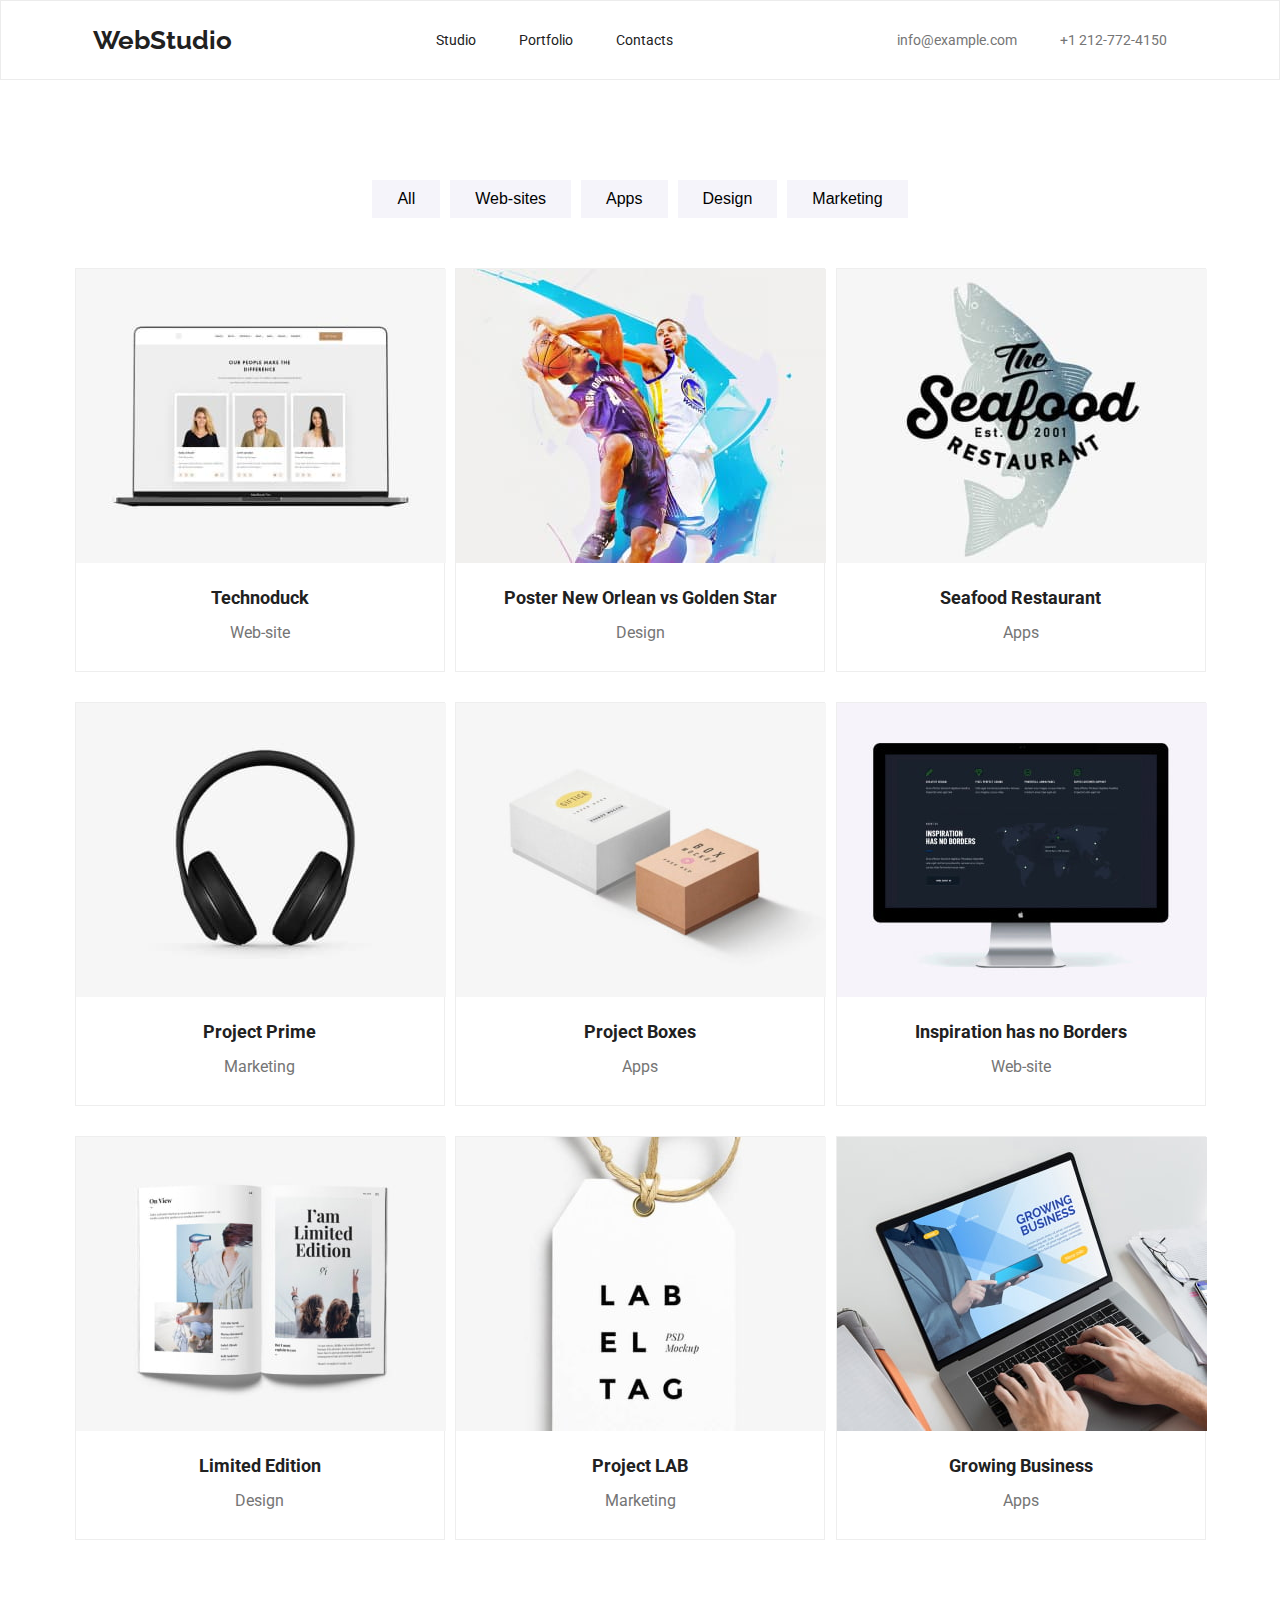
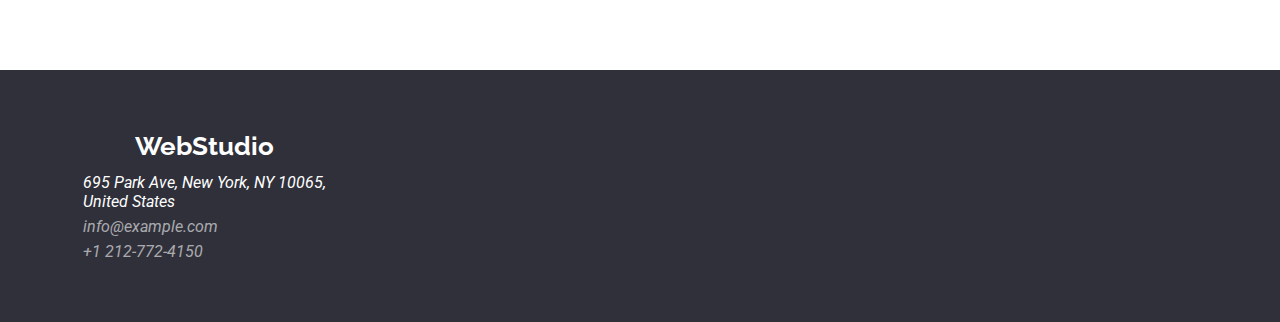
==== portfolio.html @ fad35cc6 "21-45" ====
<!DOCTYPE html>
<html lang="en">
  <head>
    <meta charset="UTF-8" />

    <link rel="preconnect" href="https://fonts.googleapis.com" />
    <link rel="preconnect" href="https://fonts.gstatic.com" crossorigin />
    <link
      href="https://fonts.googleapis.com/css2?family=Raleway:wght@700&family=Roboto:wght@400;500;700;900&display=swap"
      rel="stylesheet"
    />

    <meta http-equiv="X-UA-Compatible" content="IE=edge" />
    <meta name="viewport" content="width=device-width, initial-scale=1.0" />

    <link rel="stylesheet" href="./css/styles.css" />
    <title>Portfolio</title>
  </head>
  <body>
    <header class="main-haeder">
      <div class="main-logo">
        <p><a class="link main-logo-link" href="./index.html">WebStudio</a></p>
      </div>
      <nav class="main-nav">
        <ul>
          <li><a class="link" href="./index.html">Studio</a></li>
          <li><a class="link" href="./portfolio.html">Portfolio</a></li>
          <li><a class="link" href="#">Contacts</a></li>
        </ul>
      </nav>
      <div class="header-contacts">
        <a class="link meta-link" href="mailto:info@example.com"
          >info@example.com</a
        >
        <a class="link meta-link" href="tel:+12127724150">+1 212-772-4150</a>
      </div>
    </header>
    <main class="main">
      <section>
        <div class="buttons">
          <ul>
            <li><button class="btn1" type="submit">All</button></li>
            <li><button class="btn1" type="submit">Web-sites</button></li>
            <li><button class="btn1" type="submit">Apps</button></li>
            <li><button class="btn1" type="submit">Design</button></li>
            <li><button class="btn1" type="submit">Marketing</button></li>
          </ul>
        </div>
        <div class="gallery">
          <ul>
            <li class="gallery-item">
              <img
                src="./images/gallery/portfolio1.jpg"
                alt="Technoduck"
                width="370"
              />
              <h3>Technoduck</h3>
              <p>Web-site</p>
            </li>
            <li class="gallery-item">
              <img
                src="./images/gallery/portfolio2.jpg"
                alt="Poster New Orlean vs Golden Star"
                width="370"
              />
              <h3>Poster New Orlean vs Golden Star</h3>
              <p>Design</p>
            </li>
            <li class="gallery-item">
              <img
                src="./images/gallery/portfolio3.jpg"
                alt="Seafood Restaurant "
                width="370"
              />
              <h3>Seafood Restaurant</h3>
              <p>Apps</p>
            </li>
            <li class="gallery-item">
              <img
                src="./images/gallery/portfolio4.jpg"
                alt="Project Prime"
                width="370"
              />
              <h3>Project Prime</h3>
              <p>Marketing</p>
            </li>
            <li class="gallery-item">
              <img
                src="./images/gallery/portfolio5.jpg"
                alt="Project Boxes"
                width="370"
              />
              <h3>Project Boxes</h3>
              <p>Apps</p>
            </li>
            <li class="gallery-item">
              <img
                src="./images/gallery/portfolio6.jpg"
                alt="Inspiration has no Borders"
                width="370"
              />
              <h3>Inspiration has no Borders</h3>
              <p>Web-site</p>
            </li>

            <li class="gallery-item">
              <img
                src="./images/gallery/portfolio7.jpg"
                alt="Limited Edition"
                width="370"
              />
              <h3>Limited Edition</h3>
              <p>Design</p>
            </li>
            <li class="gallery-item">
              <img
                src="./images/gallery/portfolio8.jpg"
                alt="Project LAB"
                width="370"
              />
              <h3>Project LAB</h3>
              <p>Marketing</p>
            </li>
            <li class="gallery-item">
              <img
                src="./images/gallery/portfolio9.jpg"
                alt="Growing Business"
                width="370"
              />
              <h3>Growing Business</h3>
              <p>Apps</p>
            </li>
          </ul>
        </div>
      </section>
    </main>
    <footer class="main-footer">
      <div class="footer-div"></div>
      <div class="footer-div">
        <p>
          <a class="link bottom-logo-link" href="./index.html">WebStudio</a>
        </p>
        <address>
          <p>
            695 Park Ave, New York, NY 10065, <br />
            United States
          </p>
          <a class="link meta-link-60" href="mailto:info@example.com"
            >info@example.com</a
          >
          <a class="link meta-link-60" href="tel:+12127724150"
            >+1 212-772-4150</a
          >
        </address>
      </div>
      <div class="footer-div"></div>
      <div class="footer-div"></div>
      <div class="footer-div"></div>
    </footer>
  </body>
</html>
---- css/styles.css ----
:root{

    /* 
    main bule 2196F3
    main white fff
    main black 212121
    main gray 757575
    white-60 fff 60%
    btn-bg F5F4FA
    gallery-li-border-color EEEEEE
    header-border-color ECECEC
    */
--main-blue: #2196F3;
--main-white: #fff;
--main-black: #212121;
--footer-bg: #2F303A;
--main-gray: #757575;
--white-60: rgba(255, 255, 255, 0.60);
--btn1-bg: #F5F4FA;
--gallery-li-border-color: #EEEEEE;
--header-border-color: #ECECEC;


}

*{
    margin: 0;
    padding: 0;
    box-sizing: border-box;
}

body {

    font-family: "Roboto", sans-serif;
    color: var(--main-black);
}

.main-haeder{
    display: flex;
    justify-content: space-around;
    align-items: center;
    height: 80px;
    border: var(--header-border-color) 1px solid;
    font-size: 14px;

}

.link {
    color: var(--main-black);
    text-decoration: none;
}

.link:hover{
color: var(--main-blue);
}

.main-logo-link{
font-family: Raleway, sans-serif;
font-size: 26px;
font-weight: bold;
}

.main-nav ul{
list-style: none;
}
.main-nav li{
display: inline-block;
padding: 10px 10px;
margin-inline: 10px;
    }

.header-contacts a {
color: var(--main-gray);
padding: 10px 10px;
margin-inline: 10px;
}

.main{
    width: 90%;
    margin-inline: auto;
    margin-top: 100px;
    margin-bottom: 100px;
}
.buttons ul{
    display: flex;
    list-style-type: none;
    justify-content: center;
    margin-bottom: 50px;
}
.btn1{
    border: none;
    background-color: var(--btn1-bg);
    font-size: 16px;
    height: 38px;
    padding: 10px 25px;
    margin: 0 5px;
}

.btn1:hover {
    background-color: var(--main-blue);
    color: var(--main-white);
}

.gallery ul{
    display: flex;
    flex-wrap: wrap;
    justify-content: space-evenly;
    list-style-type:none;
}

.gallery li{
    text-align: center;
    border: var(--gallery-li-border-color) solid 1px;
    width: 370px;
    height: 404px;
    margin-bottom: 30px;

}
.gallery h3 {
    font-family: Roboto, sans-serif;
    font-size: 18px;
    font-weight: 700;
    margin-top: 20px;

}
.gallery p{
    color: var(--main-gray);
    font-family: Roboto, sans-serif;
    font-size: 16px;
    font-weight: 400;
    margin-top: 15px;
}

.main-footer{
    display: flex;
    background-color: var(--footer-bg);
    height: 252px;

}

.footer-div{
    display: flex;
    flex-direction: column;
    justify-content: center;
    align-items: center;
    flex-wrap: wrap;
    min-width: 6%;

}

.bottom-logo-link{
    text-align: left;
    color: var(--main-white);
    font-family: Raleway, sans-serif;
    font-size: 26px;
    font-weight: bold;
}

.footer-div p{
    color: var(--main-white);
    margin: 6px;

}

.meta-link-60{
    display: block;
    color: var(--white-60);
    margin: 6px;

}


/* 
212121 link
2196F3 active link

757575

*/
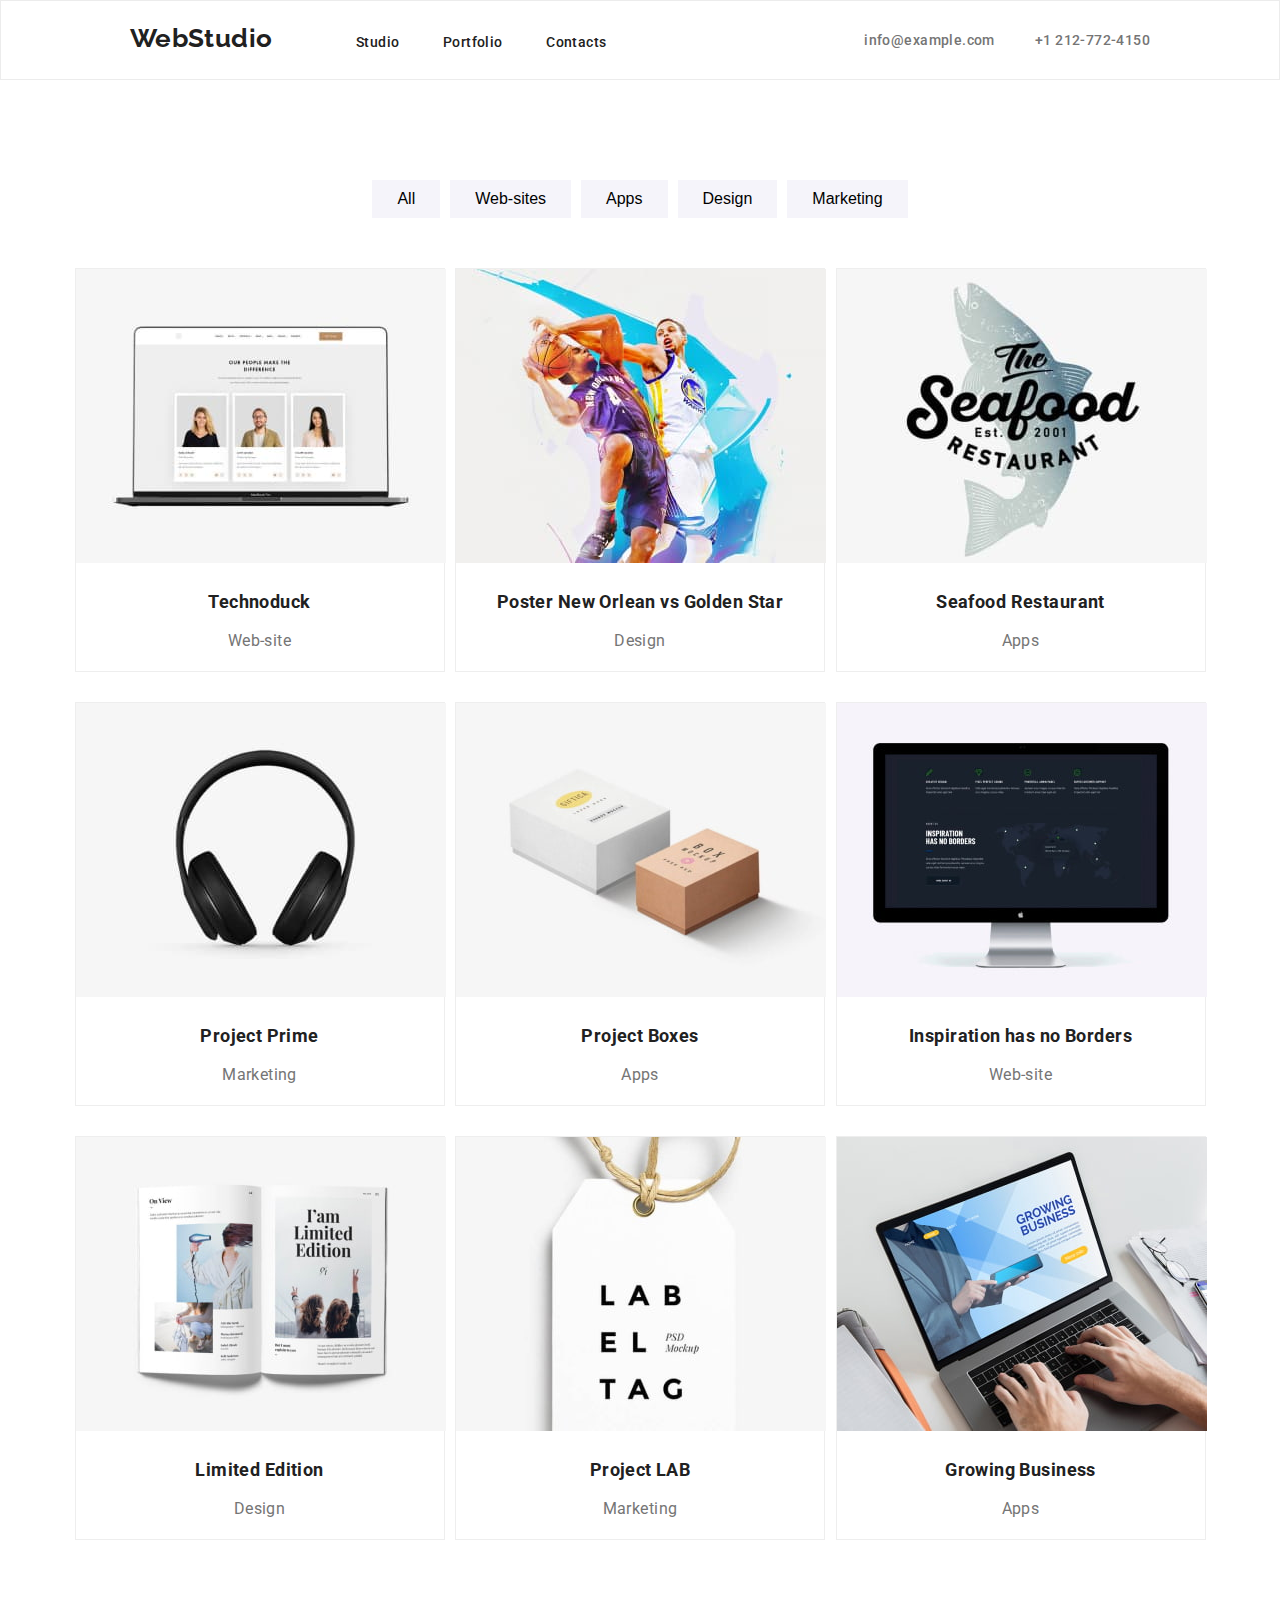
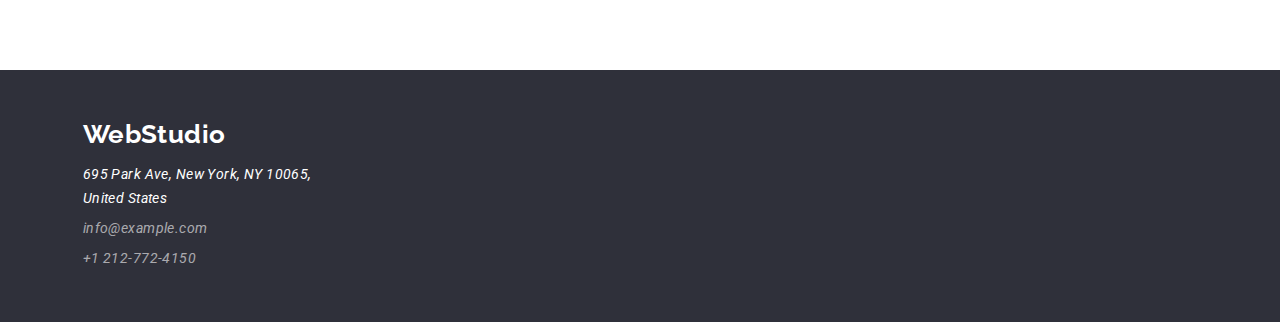
==== commit 59ac9893: "3-00" ====
--- a/portfolio.html
+++ b/portfolio.html
@@ -18,11 +18,11 @@
   </head>
   <body>
     <header class="main-haeder">
-      <div class="main-logo">
-        <p><a class="link main-logo-link" href="./index.html">WebStudio</a></p>
-      </div>
       <nav class="main-nav">
         <ul>
+          <li>
+            <a class="link main-logo-link" href="./index.html">WebStudio</a>
+          </li>
           <li><a class="link" href="./index.html">Studio</a></li>
           <li><a class="link" href="./portfolio.html">Portfolio</a></li>
           <li><a class="link" href="#">Contacts</a></li>
--- a/css/styles.css
+++ b/css/styles.css
@@ -14,7 +14,7 @@
 --main-blue: #2196F3;
 --main-white: #fff;
 --main-black: #212121;
---footer-bg: #2F303A;
+--main-bg: #2F303A;
 --main-gray: #757575;
 --white-60: rgba(255, 255, 255, 0.60);
 --btn1-bg: #F5F4FA;
@@ -33,7 +33,10 @@
 body {
 
     font-family: "Roboto", sans-serif;
+    font-size: 14px;
     color: var(--main-black);
+    letter-spacing: 0.03em;
+    line-height: 1.5rem;
 }
 
 .main-haeder{
@@ -42,12 +45,12 @@
     align-items: center;
     height: 80px;
     border: var(--header-border-color) 1px solid;
-    font-size: 14px;
 
 }
 
 .link {
     color: var(--main-black);
+    font-weight: 500;
     text-decoration: none;
 }
 
@@ -59,6 +62,7 @@
 font-family: Raleway, sans-serif;
 font-size: 26px;
 font-weight: bold;
+margin-right: 40px;
 }
 
 .main-nav ul{
@@ -66,12 +70,19 @@
 }
 .main-nav li{
 display: inline-block;
+font-weight: 500;
 padding: 10px 10px;
 margin-inline: 10px;
-    }
+}
+
+.header-contacts{
+    display: flex;
+    list-style-type: none;
+}
 
 .header-contacts a {
 color: var(--main-gray);
+font-weight: 500;
 padding: 10px 10px;
 margin-inline: 10px;
 }
@@ -82,12 +93,147 @@
     margin-top: 100px;
     margin-bottom: 100px;
 }
+
+.studio-hero{
+    display: flex;
+    flex-direction: column;
+    justify-content: center;
+    align-items: center;
+    height: 600px;
+    background-color: var(--main-bg);
+}
+
+.studio-hero h1{
+    font-size: 44px;
+    color: var(--main-white);
+    text-align: center;
+    line-height: 60px;
+    letter-spacing: 0.06em;
+}
+.hero-btn{
+    height: 50px;
+    width: 200px;
+    background-color: var(--main-blue);
+    color: var(--main-white);
+    margin-top: 30px;
+    font-size: 16px;
+    font-weight: 700;
+    /* line-height: 30px; */
+    letter-spacing: 0.06em;
+    border: none;
+    cursor: pointer;
+
+
+}
+
+.hero-btn:hover{
+    background-color: #2195f3df;
+}
+
+.h2-title{
+    text-align: center;
+    font-size: 36px;
+    font-weight: 700;
+    /* line-height: 42px; */
+    letter-spacing: 0.03em;
+    padding: 30px;
+    margin-top: 40px ;
+    margin-bottom: 40px ;
+}
+
+
+.studio-second-section{
+    display: flex;
+    flex-direction: column;
+    align-items: center;
+}
+.studio-second-section ul{
+    display: flex;
+    list-style: none;
+    justify-content: space-between;
+    max-width: 85%;
+
+}
+
+.studio-second-section li{
+    margin: 10px;
+}
+
+.studio-second-section p{
+    font-size: 14px;
+    /* line-height: 24px; */
+    letter-spacing: 0.03em;
+    color: var(--main-gray);
+    margin-top: 10px;
+    text-align: justify;
+
+}
+
+.studio-third-section{
+    display: flex;
+    flex-direction: column;
+    align-items: center;
+
+}
+
+.studio-third-section ul{
+    display: flex;
+    list-style: none;
+    justify-content: space-between;
+    width: 85%;
+}
+
+.studio-team-section{
+    display: flex;
+    flex-direction: column;
+    justify-content: center;
+    align-items: center;
+    background-color: var(--btn1-bg);
+    height: 648px;
+    margin-top: 90px;
+}
+
+.studio-team-section ul{
+    display: flex;
+    list-style-type: none;
+    justify-content: space-between;
+    width: 85%;
+
+}
+
+.studio-team-section li{
+background-color: var(--main-white);
+height: 368px;
+border: var(--gallery-li-border-color) 1px solid;
+margin-top: 30px;
+}
+
+.studio-team-section h3{
+    font-weight: 500;
+    font-size: 16px;
+    /* line-height: 19px; */
+    text-align: center;
+    letter-spacing: 0.03em;
+    margin-top: 25px;
+}
+
+.studio-team-section p{
+    font-size: 16px;
+    color: var(--main-gray);
+    /* line-height: 19px; */
+    text-align: center;
+    letter-spacing: 0.03em;
+    margin-top: 10px;
+
+}
+
 .buttons ul{
     display: flex;
     list-style-type: none;
     justify-content: center;
     margin-bottom: 50px;
 }
+
 .btn1{
     border: none;
     background-color: var(--btn1-bg);
@@ -95,6 +241,7 @@
     height: 38px;
     padding: 10px 25px;
     margin: 0 5px;
+    cursor: pointer;
 }
 
 .btn1:hover {
@@ -128,13 +275,12 @@
     color: var(--main-gray);
     font-family: Roboto, sans-serif;
     font-size: 16px;
-    font-weight: 400;
     margin-top: 15px;
 }
 
 .main-footer{
     display: flex;
-    background-color: var(--footer-bg);
+    background-color: var(--main-bg);
     height: 252px;
 
 }
@@ -143,7 +289,6 @@
     display: flex;
     flex-direction: column;
     justify-content: center;
-    align-items: center;
     flex-wrap: wrap;
     min-width: 6%;
 
@@ -155,26 +300,23 @@
     font-family: Raleway, sans-serif;
     font-size: 26px;
     font-weight: bold;
+    padding: 0;
+    margin: 0;
 }
 
 .footer-div p{
     color: var(--main-white);
     margin: 6px;
-
+}
+
+.footer-div p:hover{
+    color: var(--main-blue);
 }
 
 .meta-link-60{
     display: block;
     color: var(--white-60);
+    font-weight: 400;
     margin: 6px;
 
 }
-
-
-/* 
-212121 link
-2196F3 active link
-
-757575
-
-*/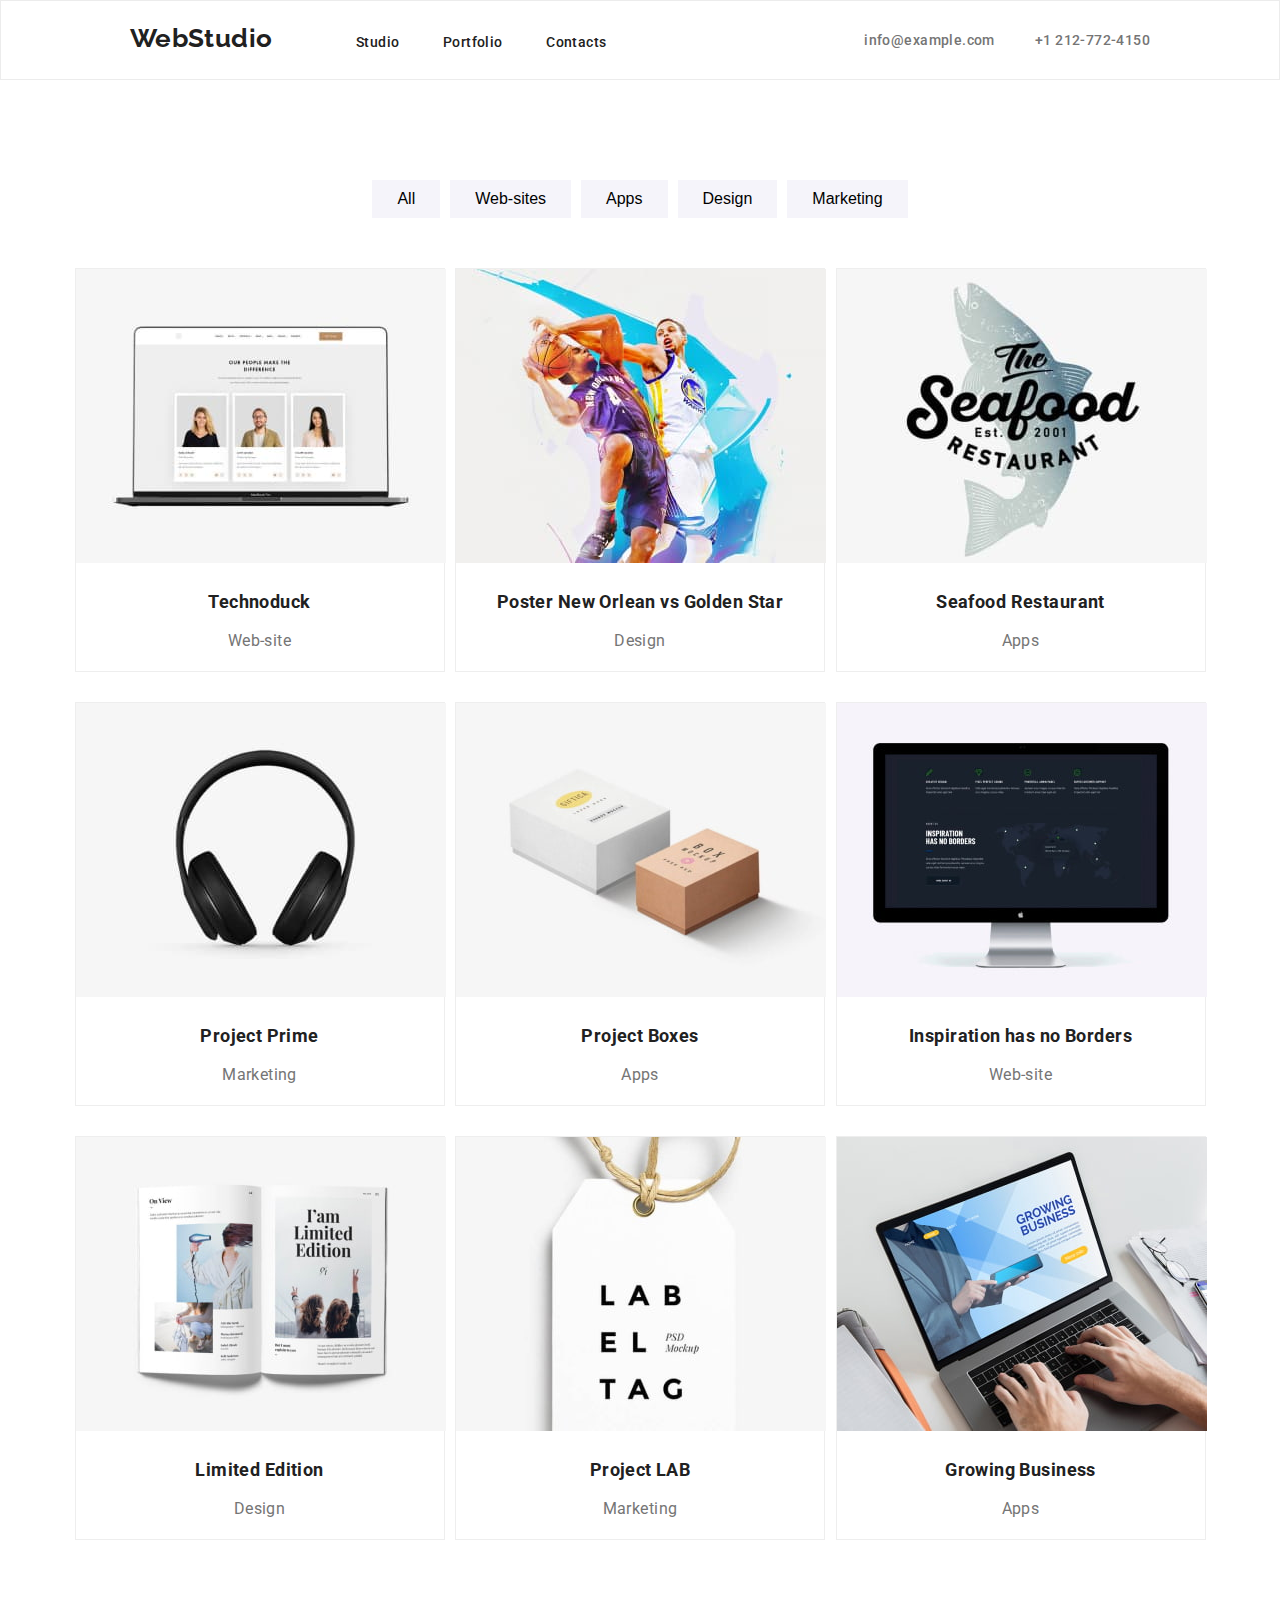
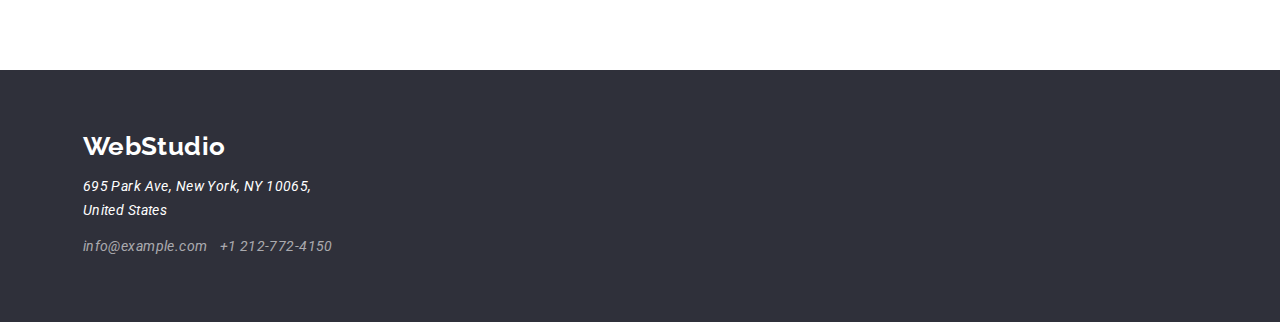
==== commit 10f1cb9a: "22-45" ====
--- a/portfolio.html
+++ b/portfolio.html
@@ -5,10 +5,7 @@
 
     <link rel="preconnect" href="https://fonts.googleapis.com" />
     <link rel="preconnect" href="https://fonts.gstatic.com" crossorigin />
-    <link
-      href="https://fonts.googleapis.com/css2?family=Raleway:wght@700&family=Roboto:wght@400;500;700;900&display=swap"
-      rel="stylesheet"
-    />
+    <link href="https://fonts.googleapis.com/css2?family=Raleway:wght@700&family=Roboto:wght@400;500;700;900&display=swap" rel="stylesheet" />
 
     <meta http-equiv="X-UA-Compatible" content="IE=edge" />
     <meta name="viewport" content="width=device-width, initial-scale=1.0" />
@@ -28,12 +25,11 @@
           <li><a class="link" href="#">Contacts</a></li>
         </ul>
       </nav>
-      <div class="header-contacts">
-        <a class="link meta-link" href="mailto:info@example.com"
-          >info@example.com</a
-        >
-        <a class="link meta-link" href="tel:+12127724150">+1 212-772-4150</a>
-      </div>
+      <!-- <div class="header-contacts"> -->
+      <ul class="div">
+        <li><a class="link meta-link" href="mailto:info@example.com">info@example.com</a></li>
+        <li><a class="link meta-link" href="tel:+12127724150">+1 212-772-4150</a></li>
+      </ul>
     </header>
     <main class="main">
       <section>
@@ -49,84 +45,48 @@
         <div class="gallery">
           <ul>
             <li class="gallery-item">
-              <img
-                src="./images/gallery/portfolio1.jpg"
-                alt="Technoduck"
-                width="370"
-              />
+              <img src="./images/gallery/portfolio1.jpg" alt="Technoduck" width="370" />
               <h3>Technoduck</h3>
               <p>Web-site</p>
             </li>
             <li class="gallery-item">
-              <img
-                src="./images/gallery/portfolio2.jpg"
-                alt="Poster New Orlean vs Golden Star"
-                width="370"
-              />
+              <img src="./images/gallery/portfolio2.jpg" alt="Poster New Orlean vs Golden Star" width="370" />
               <h3>Poster New Orlean vs Golden Star</h3>
               <p>Design</p>
             </li>
             <li class="gallery-item">
-              <img
-                src="./images/gallery/portfolio3.jpg"
-                alt="Seafood Restaurant "
-                width="370"
-              />
+              <img src="./images/gallery/portfolio3.jpg" alt="Seafood Restaurant " width="370" />
               <h3>Seafood Restaurant</h3>
               <p>Apps</p>
             </li>
             <li class="gallery-item">
-              <img
-                src="./images/gallery/portfolio4.jpg"
-                alt="Project Prime"
-                width="370"
-              />
+              <img src="./images/gallery/portfolio4.jpg" alt="Project Prime" width="370" />
               <h3>Project Prime</h3>
               <p>Marketing</p>
             </li>
             <li class="gallery-item">
-              <img
-                src="./images/gallery/portfolio5.jpg"
-                alt="Project Boxes"
-                width="370"
-              />
+              <img src="./images/gallery/portfolio5.jpg" alt="Project Boxes" width="370" />
               <h3>Project Boxes</h3>
               <p>Apps</p>
             </li>
             <li class="gallery-item">
-              <img
-                src="./images/gallery/portfolio6.jpg"
-                alt="Inspiration has no Borders"
-                width="370"
-              />
+              <img src="./images/gallery/portfolio6.jpg" alt="Inspiration has no Borders" width="370" />
               <h3>Inspiration has no Borders</h3>
               <p>Web-site</p>
             </li>
 
             <li class="gallery-item">
-              <img
-                src="./images/gallery/portfolio7.jpg"
-                alt="Limited Edition"
-                width="370"
-              />
+              <img src="./images/gallery/portfolio7.jpg" alt="Limited Edition" width="370" />
               <h3>Limited Edition</h3>
               <p>Design</p>
             </li>
             <li class="gallery-item">
-              <img
-                src="./images/gallery/portfolio8.jpg"
-                alt="Project LAB"
-                width="370"
-              />
+              <img src="./images/gallery/portfolio8.jpg" alt="Project LAB" width="370" />
               <h3>Project LAB</h3>
               <p>Marketing</p>
             </li>
             <li class="gallery-item">
-              <img
-                src="./images/gallery/portfolio9.jpg"
-                alt="Growing Business"
-                width="370"
-              />
+              <img src="./images/gallery/portfolio9.jpg" alt="Growing Business" width="370" />
               <h3>Growing Business</h3>
               <p>Apps</p>
             </li>
@@ -145,12 +105,10 @@
             695 Park Ave, New York, NY 10065, <br />
             United States
           </p>
-          <a class="link meta-link-60" href="mailto:info@example.com"
-            >info@example.com</a
-          >
-          <a class="link meta-link-60" href="tel:+12127724150"
-            >+1 212-772-4150</a
-          >
+          <ul class="div">
+            <li><a class="link meta-link-60" href="mailto:info@example.com">info@example.com</a></li>
+            <li><a class="link meta-link-60" href="tel:+12127724150">+1 212-772-4150</a></li>
+          </ul>
         </address>
       </div>
       <div class="footer-div"></div>
--- a/css/styles.css
+++ b/css/styles.css
@@ -49,13 +49,15 @@
 }
 
 .link {
+    display: inline-flex;
     color: var(--main-black);
     font-weight: 500;
     text-decoration: none;
 }
 
-.link:hover{
+.link:hover, .link:focus{
 color: var(--main-blue);
+outline: none;
 }
 
 .main-logo-link{
@@ -75,12 +77,12 @@
 margin-inline: 10px;
 }
 
-.header-contacts{
+.div{
     display: flex;
     list-style-type: none;
 }
 
-.header-contacts a {
+.meta-link {
 color: var(--main-gray);
 font-weight: 500;
 padding: 10px 10px;
@@ -126,8 +128,10 @@
 
 }
 
-.hero-btn:hover{
+.hero-btn:hover, .hero-btn:focus{
     background-color: #2195f3df;
+    outline: none;
+
 }
 
 .h2-title{
@@ -244,9 +248,11 @@
     cursor: pointer;
 }
 
-.btn1:hover {
+.btn1:hover, .btn1:focus {
     background-color: var(--main-blue);
     color: var(--main-white);
+    outline: none;
+
 }
 
 .gallery ul{
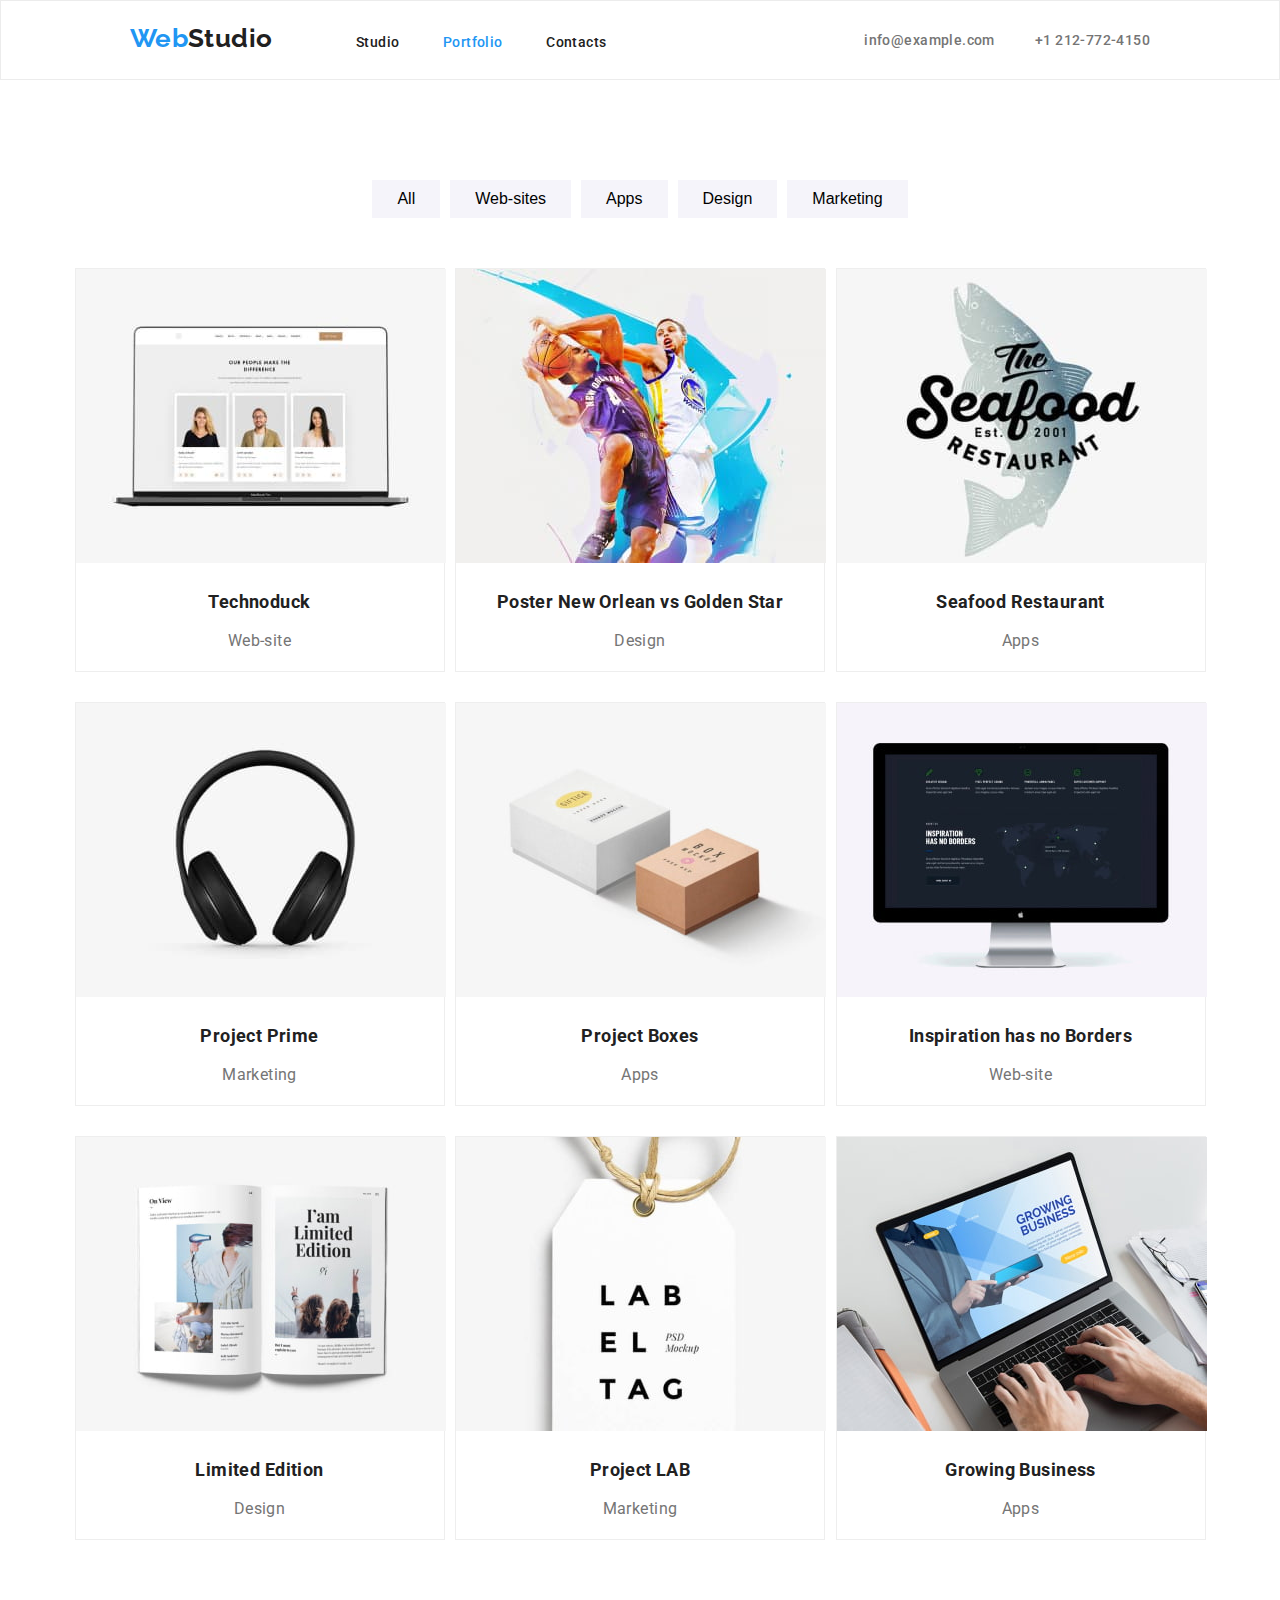
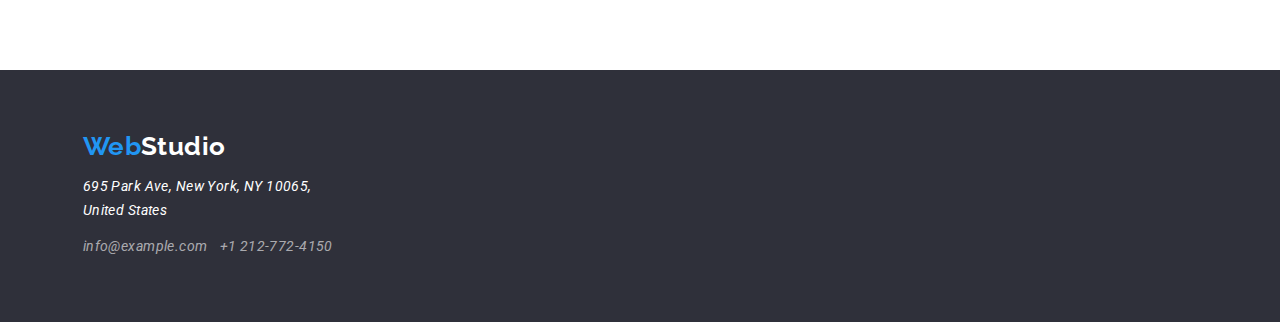
==== commit fd0766d1: ".isActive" ====
--- a/portfolio.html
+++ b/portfolio.html
@@ -18,14 +18,13 @@
       <nav class="main-nav">
         <ul>
           <li>
-            <a class="link main-logo-link" href="./index.html">WebStudio</a>
+            <a class="main-logo-link" href="./index.html"><span class="logo-span">Web</span>Studio</a>
           </li>
           <li><a class="link" href="./index.html">Studio</a></li>
-          <li><a class="link" href="./portfolio.html">Portfolio</a></li>
+          <li><a class="link is-active" href="./portfolio.html">Portfolio</a></li>
           <li><a class="link" href="#">Contacts</a></li>
         </ul>
       </nav>
-      <!-- <div class="header-contacts"> -->
       <ul class="div">
         <li><a class="link meta-link" href="mailto:info@example.com">info@example.com</a></li>
         <li><a class="link meta-link" href="tel:+12127724150">+1 212-772-4150</a></li>
@@ -98,7 +97,7 @@
       <div class="footer-div"></div>
       <div class="footer-div">
         <p>
-          <a class="link bottom-logo-link" href="./index.html">WebStudio</a>
+          <a class="bottom-logo-link" href="./index.html"><span class="logo-span">Web</span>Studio</a>
         </p>
         <address>
           <p>
--- a/css/styles.css
+++ b/css/styles.css
@@ -39,6 +39,7 @@
     line-height: 1.5rem;
 }
 
+
 .main-haeder{
     display: flex;
     justify-content: space-around;
@@ -48,6 +49,9 @@
 
 }
 
+.logo-span{
+    color: var(--main-blue);
+}
 .link {
     display: inline-flex;
     color: var(--main-black);
@@ -60,11 +64,18 @@
 outline: none;
 }
 
+.is-active{
+    color: var(--main-blue);
+}
+
 .main-logo-link{
 font-family: Raleway, sans-serif;
 font-size: 26px;
-font-weight: bold;
+font-weight: 700;
 margin-right: 40px;
+background-color: unset;
+text-decoration: none;
+color: inherit;
 }
 
 .main-nav ul{
@@ -306,6 +317,8 @@
     font-family: Raleway, sans-serif;
     font-size: 26px;
     font-weight: bold;
+    background-color: unset;
+    text-decoration: none;
     padding: 0;
     margin: 0;
 }
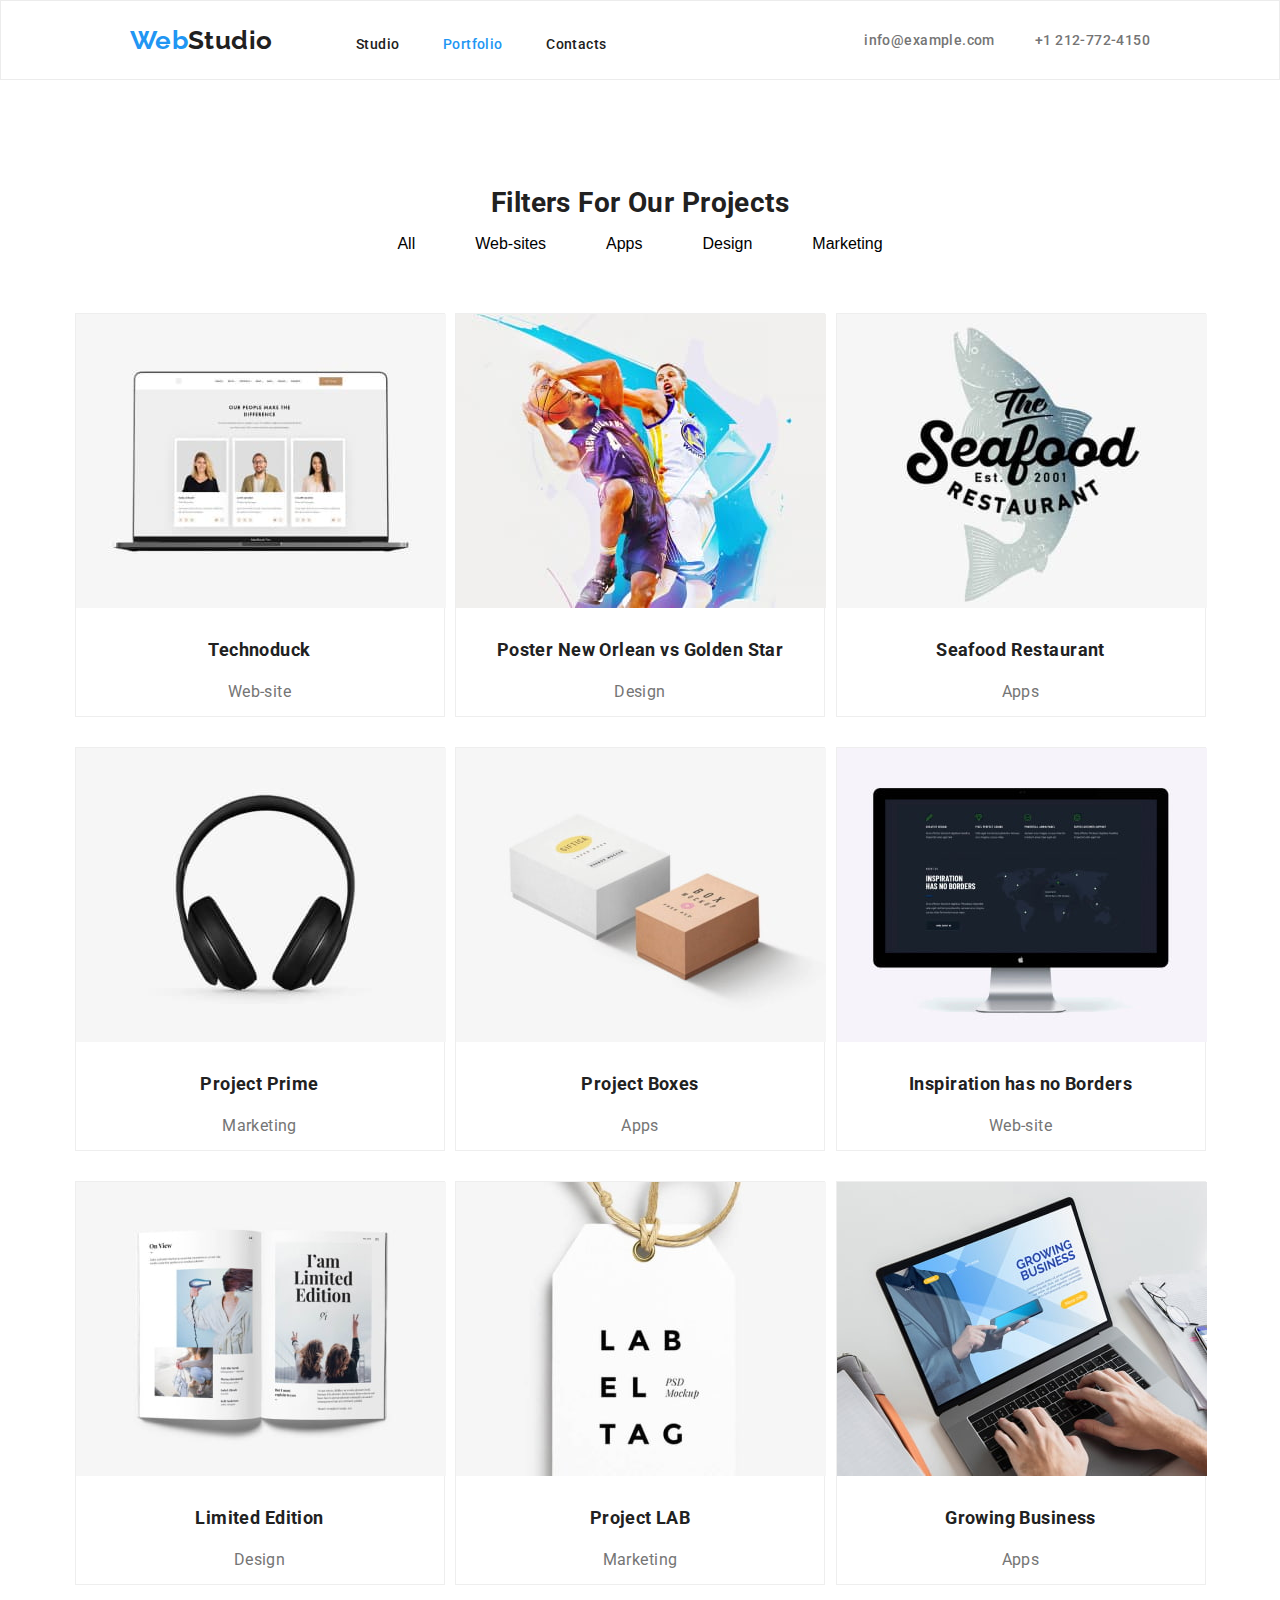
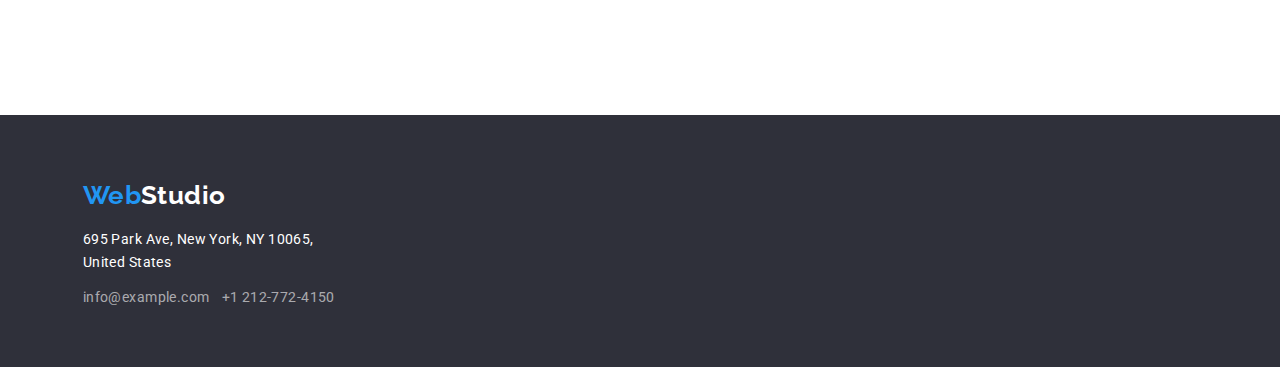
==== commit caf65512: "2-40" ====
--- a/portfolio.html
+++ b/portfolio.html
@@ -31,14 +31,15 @@
       </ul>
     </header>
     <main class="main">
-      <section>
+      <section class="fortfolio-section">
         <div class="buttons">
+          <h1>Filters For Our Projects</h1>
           <ul>
-            <li><button class="btn1" type="submit">All</button></li>
-            <li><button class="btn1" type="submit">Web-sites</button></li>
-            <li><button class="btn1" type="submit">Apps</button></li>
-            <li><button class="btn1" type="submit">Design</button></li>
-            <li><button class="btn1" type="submit">Marketing</button></li>
+            <li><button class="btn" type="submit">All</button></li>
+            <li><button class="btn" type="submit">Web-sites</button></li>
+            <li><button class="btn" type="submit">Apps</button></li>
+            <li><button class="btn" type="submit">Design</button></li>
+            <li><button class="btn" type="submit">Marketing</button></li>
           </ul>
         </div>
         <div class="gallery">
--- a/css/styles.css
+++ b/css/styles.css
@@ -11,13 +11,15 @@
     gallery-li-border-color EEEEEE
     header-border-color ECECEC
     */
+
 --main-blue: #2196F3;
 --main-white: #fff;
 --main-black: #212121;
 --main-bg: #2F303A;
 --main-gray: #757575;
 --white-60: rgba(255, 255, 255, 0.60);
---btn1-bg: #F5F4FA;
+--blue-80:# #2195f3df
+--btn-bg: #F5F4FA;
 --gallery-li-border-color: #EEEEEE;
 --header-border-color: #ECECEC;
 
@@ -36,7 +38,7 @@
     font-size: 14px;
     color: var(--main-black);
     letter-spacing: 0.03em;
-    line-height: 1.5rem;
+    line-height: 1.62;
 }
 
 
@@ -120,7 +122,6 @@
     font-size: 44px;
     color: var(--main-white);
     text-align: center;
-    line-height: 60px;
     letter-spacing: 0.06em;
 }
 .hero-btn{
@@ -131,7 +132,6 @@
     margin-top: 30px;
     font-size: 16px;
     font-weight: 700;
-    /* line-height: 30px; */
     letter-spacing: 0.06em;
     border: none;
     cursor: pointer;
@@ -140,7 +140,7 @@
 }
 
 .hero-btn:hover, .hero-btn:focus{
-    background-color: #2195f3df;
+    background-color: var(--blue-80);
     outline: none;
 
 }
@@ -149,7 +149,6 @@
     text-align: center;
     font-size: 36px;
     font-weight: 700;
-    /* line-height: 42px; */
     letter-spacing: 0.03em;
     padding: 30px;
     margin-top: 40px ;
@@ -176,7 +175,6 @@
 
 .studio-second-section p{
     font-size: 14px;
-    /* line-height: 24px; */
     letter-spacing: 0.03em;
     color: var(--main-gray);
     margin-top: 10px;
@@ -203,7 +201,7 @@
     flex-direction: column;
     justify-content: center;
     align-items: center;
-    background-color: var(--btn1-bg);
+    background-color: var(--btn-bg);
     height: 648px;
     margin-top: 90px;
 }
@@ -226,7 +224,6 @@
 .studio-team-section h3{
     font-weight: 500;
     font-size: 16px;
-    /* line-height: 19px; */
     text-align: center;
     letter-spacing: 0.03em;
     margin-top: 25px;
@@ -235,13 +232,16 @@
 .studio-team-section p{
     font-size: 16px;
     color: var(--main-gray);
-    /* line-height: 19px; */
     text-align: center;
     letter-spacing: 0.03em;
     margin-top: 10px;
 
 }
-
+.buttons{
+    display: flex;
+    flex-direction: column;
+    align-items: center;
+}
 .buttons ul{
     display: flex;
     list-style-type: none;
@@ -249,9 +249,9 @@
     margin-bottom: 50px;
 }
 
-.btn1{
+.btn{
     border: none;
-    background-color: var(--btn1-bg);
+    background-color: var(--btn-bg);
     font-size: 16px;
     height: 38px;
     padding: 10px 25px;
@@ -259,7 +259,7 @@
     cursor: pointer;
 }
 
-.btn1:hover, .btn1:focus {
+.btn:hover, .btn:focus {
     background-color: var(--main-blue);
     color: var(--main-white);
     outline: none;
@@ -300,6 +300,10 @@
     background-color: var(--main-bg);
     height: 252px;
 
+}
+
+.main-footer address{
+    font-style: normal;
 }
 
 .footer-div{
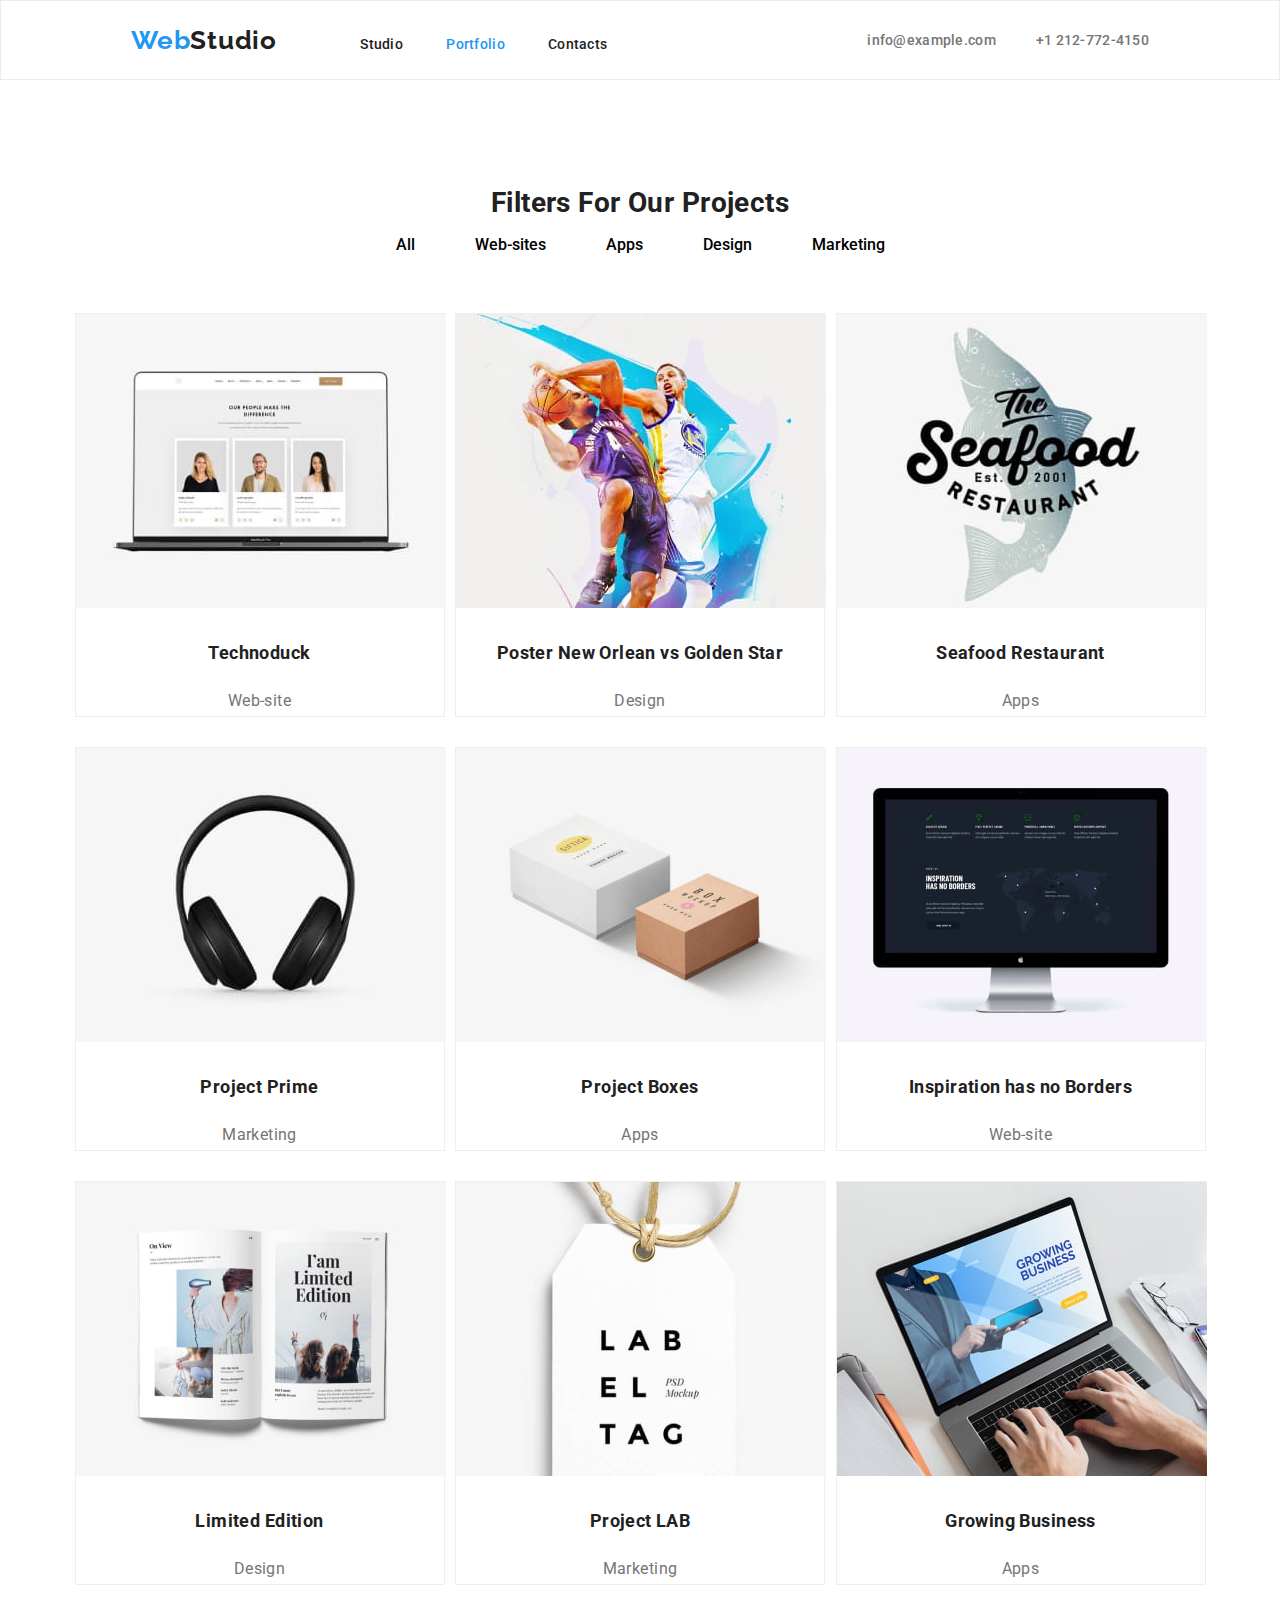
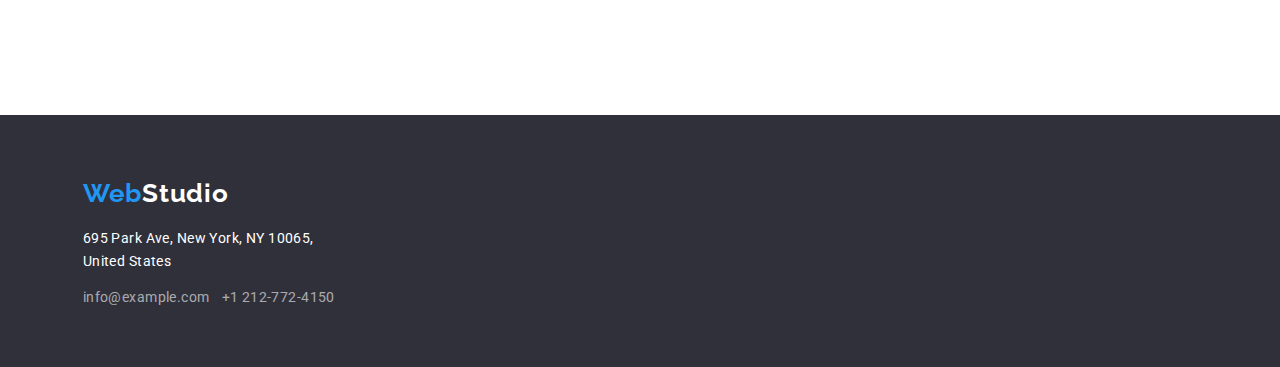
==== commit 237b38c2: "done" ====
--- a/portfolio.html
+++ b/portfolio.html
@@ -31,7 +31,7 @@
       </ul>
     </header>
     <main class="main">
-      <section class="fortfolio-section">
+      <section>
         <div class="buttons">
           <h1>Filters For Our Projects</h1>
           <ul>
@@ -46,48 +46,48 @@
           <ul>
             <li class="gallery-item">
               <img src="./images/gallery/portfolio1.jpg" alt="Technoduck" width="370" />
-              <h3>Technoduck</h3>
+              <h2>Technoduck</h2>
               <p>Web-site</p>
             </li>
             <li class="gallery-item">
               <img src="./images/gallery/portfolio2.jpg" alt="Poster New Orlean vs Golden Star" width="370" />
-              <h3>Poster New Orlean vs Golden Star</h3>
+              <h2>Poster New Orlean vs Golden Star</h2>
               <p>Design</p>
             </li>
             <li class="gallery-item">
               <img src="./images/gallery/portfolio3.jpg" alt="Seafood Restaurant " width="370" />
-              <h3>Seafood Restaurant</h3>
+              <h2>Seafood Restaurant</h2>
               <p>Apps</p>
             </li>
             <li class="gallery-item">
               <img src="./images/gallery/portfolio4.jpg" alt="Project Prime" width="370" />
-              <h3>Project Prime</h3>
+              <h2>Project Prime</h2>
               <p>Marketing</p>
             </li>
             <li class="gallery-item">
               <img src="./images/gallery/portfolio5.jpg" alt="Project Boxes" width="370" />
-              <h3>Project Boxes</h3>
+              <h2>Project Boxes</h2>
               <p>Apps</p>
             </li>
             <li class="gallery-item">
               <img src="./images/gallery/portfolio6.jpg" alt="Inspiration has no Borders" width="370" />
-              <h3>Inspiration has no Borders</h3>
+              <h2>Inspiration has no Borders</h2>
               <p>Web-site</p>
             </li>
 
             <li class="gallery-item">
               <img src="./images/gallery/portfolio7.jpg" alt="Limited Edition" width="370" />
-              <h3>Limited Edition</h3>
+              <h2>Limited Edition</h2>
               <p>Design</p>
             </li>
             <li class="gallery-item">
               <img src="./images/gallery/portfolio8.jpg" alt="Project LAB" width="370" />
-              <h3>Project LAB</h3>
+              <h2>Project LAB</h2>
               <p>Marketing</p>
             </li>
             <li class="gallery-item">
               <img src="./images/gallery/portfolio9.jpg" alt="Growing Business" width="370" />
-              <h3>Growing Business</h3>
+              <h2>Growing Business</h2>
               <p>Apps</p>
             </li>
           </ul>
--- a/css/styles.css
+++ b/css/styles.css
@@ -46,6 +46,7 @@
     display: flex;
     justify-content: space-around;
     align-items: center;
+    letter-spacing: 0.02em;
     height: 80px;
     border: var(--header-border-color) 1px solid;
 
@@ -76,6 +77,7 @@
 font-weight: 700;
 margin-right: 40px;
 background-color: unset;
+letter-spacing: 0.03em;
 text-decoration: none;
 color: inherit;
 }
@@ -252,6 +254,9 @@
 .btn{
     border: none;
     background-color: var(--btn-bg);
+    font-family: Roboto;
+    font-style: normal;
+    font-weight: 500;
     font-size: 16px;
     height: 38px;
     padding: 10px 25px;
@@ -281,17 +286,17 @@
     margin-bottom: 30px;
 
 }
-.gallery h3 {
-    font-family: Roboto, sans-serif;
+.gallery h2 {
     font-size: 18px;
     font-weight: 700;
+    line-height: 2;
     margin-top: 20px;
 
 }
 .gallery p{
     color: var(--main-gray);
-    font-family: Roboto, sans-serif;
-    font-size: 16px;
+    font-size: 16px;
+    line-height: 1.88;
     margin-top: 15px;
 }
 
@@ -304,6 +309,7 @@
 
 .main-footer address{
     font-style: normal;
+    line-height: 1.71;
 }
 
 .footer-div{
@@ -320,7 +326,8 @@
     color: var(--main-white);
     font-family: Raleway, sans-serif;
     font-size: 26px;
-    font-weight: bold;
+    font-weight: 700;
+    letter-spacing: 0.03em;
     background-color: unset;
     text-decoration: none;
     padding: 0;
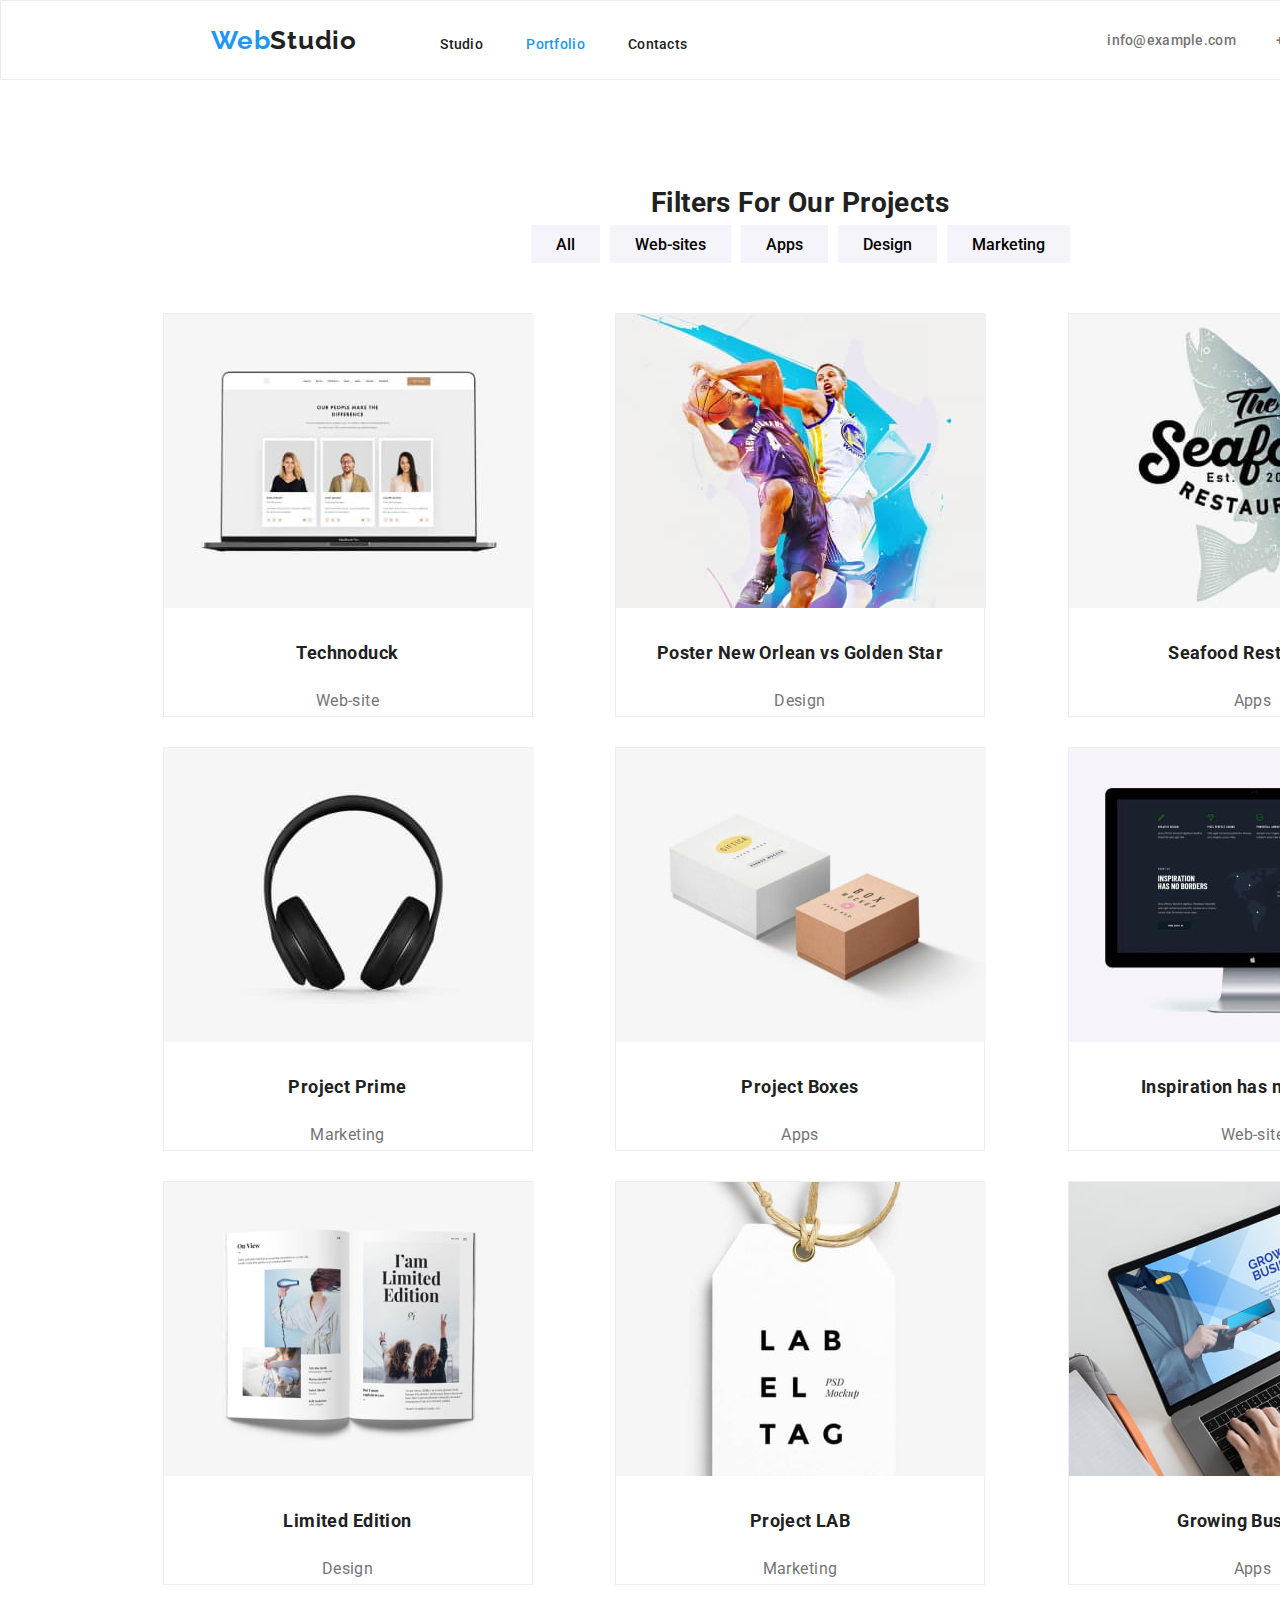
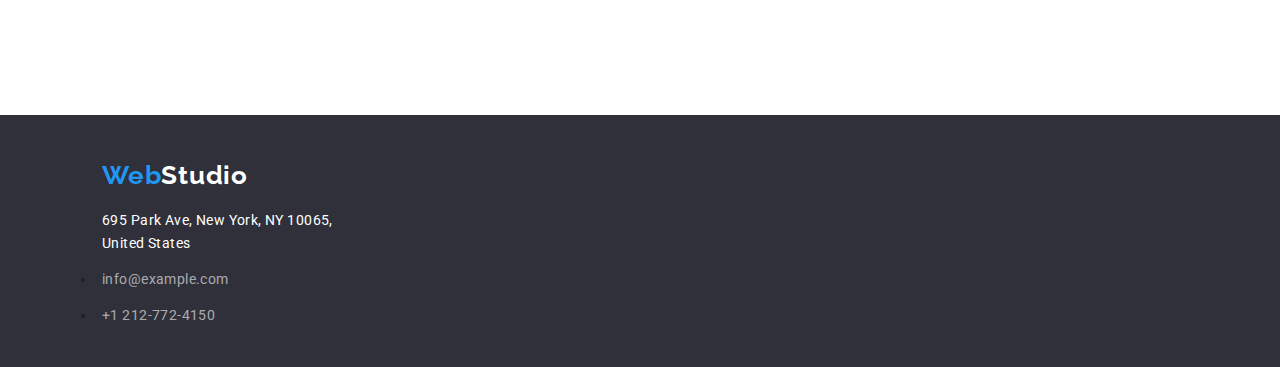
==== commit 7ff3a86d: "18-56" ====
--- a/portfolio.html
+++ b/portfolio.html
@@ -25,7 +25,7 @@
           <li><a class="link" href="#">Contacts</a></li>
         </ul>
       </nav>
-      <ul class="div">
+      <ul class="top-div">
         <li><a class="link meta-link" href="mailto:info@example.com">info@example.com</a></li>
         <li><a class="link meta-link" href="tel:+12127724150">+1 212-772-4150</a></li>
       </ul>
--- a/css/styles.css
+++ b/css/styles.css
@@ -18,10 +18,11 @@
 --main-bg: #2F303A;
 --main-gray: #757575;
 --white-60: rgba(255, 255, 255, 0.60);
---blue-80:# #2195f3df
---btn-bg: #F5F4FA;
+--blue-80:rgba(33, 149, 243, 0.87);
+--btn-bg: #f5f4fa;   
 --gallery-li-border-color: #EEEEEE;
 --header-border-color: #ECECEC;
+
 
 
 }
@@ -32,6 +33,7 @@
     box-sizing: border-box;
 }
 
+
 body {
 
     font-family: "Roboto", sans-serif;
@@ -39,8 +41,14 @@
     color: var(--main-black);
     letter-spacing: 0.03em;
     line-height: 1.62;
-}
-
+    width: 1600px;
+}
+
+main {
+    display: flex;
+    flex-direction: column;
+    align-items: center;
+}
 
 .main-haeder{
     display: flex;
@@ -92,7 +100,7 @@
 margin-inline: 10px;
 }
 
-.div{
+.top-div{
     display: flex;
     list-style-type: none;
 }
@@ -116,6 +124,7 @@
     flex-direction: column;
     justify-content: center;
     align-items: center;
+    width: 100%;
     height: 600px;
     background-color: var(--main-bg);
 }
@@ -162,24 +171,27 @@
     display: flex;
     flex-direction: column;
     align-items: center;
+    width: 1170px;
+
 }
 .studio-second-section ul{
     display: flex;
     list-style: none;
     justify-content: space-between;
-    max-width: 85%;
-
-}
-
+    width: 100%;
+
+}
+
+.studio-second-section h3{
+    font-size: 14px;
+}
 .studio-second-section li{
-    margin: 10px;
+ width: 270px;
 }
 
 .studio-second-section p{
-    font-size: 14px;
     letter-spacing: 0.03em;
     color: var(--main-gray);
-    margin-top: 10px;
     text-align: justify;
 
 }
@@ -188,14 +200,15 @@
     display: flex;
     flex-direction: column;
     align-items: center;
-
+    width: 1170px;
+    margin: 94px 0;
 }
 
 .studio-third-section ul{
     display: flex;
     list-style: none;
     justify-content: space-between;
-    width: 85%;
+    width: 100%;
 }
 
 .studio-team-section{
@@ -204,15 +217,23 @@
     justify-content: center;
     align-items: center;
     background-color: var(--btn-bg);
-    height: 648px;
-    margin-top: 90px;
+    padding: 94px 0;
+    width: 100%;
+
+}
+
+.section-title{
+    margin-bottom: 50px;
 }
 
 .studio-team-section ul{
+    padding: 0;
+    margin: 0;
     display: flex;
     list-style-type: none;
     justify-content: space-between;
-    width: 85%;
+    width: 1170px;
+
 
 }
 
@@ -220,7 +241,6 @@
 background-color: var(--main-white);
 height: 368px;
 border: var(--gallery-li-border-color) 1px solid;
-margin-top: 30px;
 }
 
 .studio-team-section h3{
@@ -228,7 +248,7 @@
     font-size: 16px;
     text-align: center;
     letter-spacing: 0.03em;
-    margin-top: 25px;
+    margin-top: 30px;
 }
 
 .studio-team-section p{
@@ -236,7 +256,7 @@
     color: var(--main-gray);
     text-align: center;
     letter-spacing: 0.03em;
-    margin-top: 10px;
+    margin: 10px 0 30px 0;
 
 }
 .buttons{
@@ -342,7 +362,10 @@
 .footer-div p:hover{
     color: var(--main-blue);
 }
-
+.div{
+    display: flex;
+    flex-direction: column;
+}
 .meta-link-60{
     display: block;
     color: var(--white-60);
